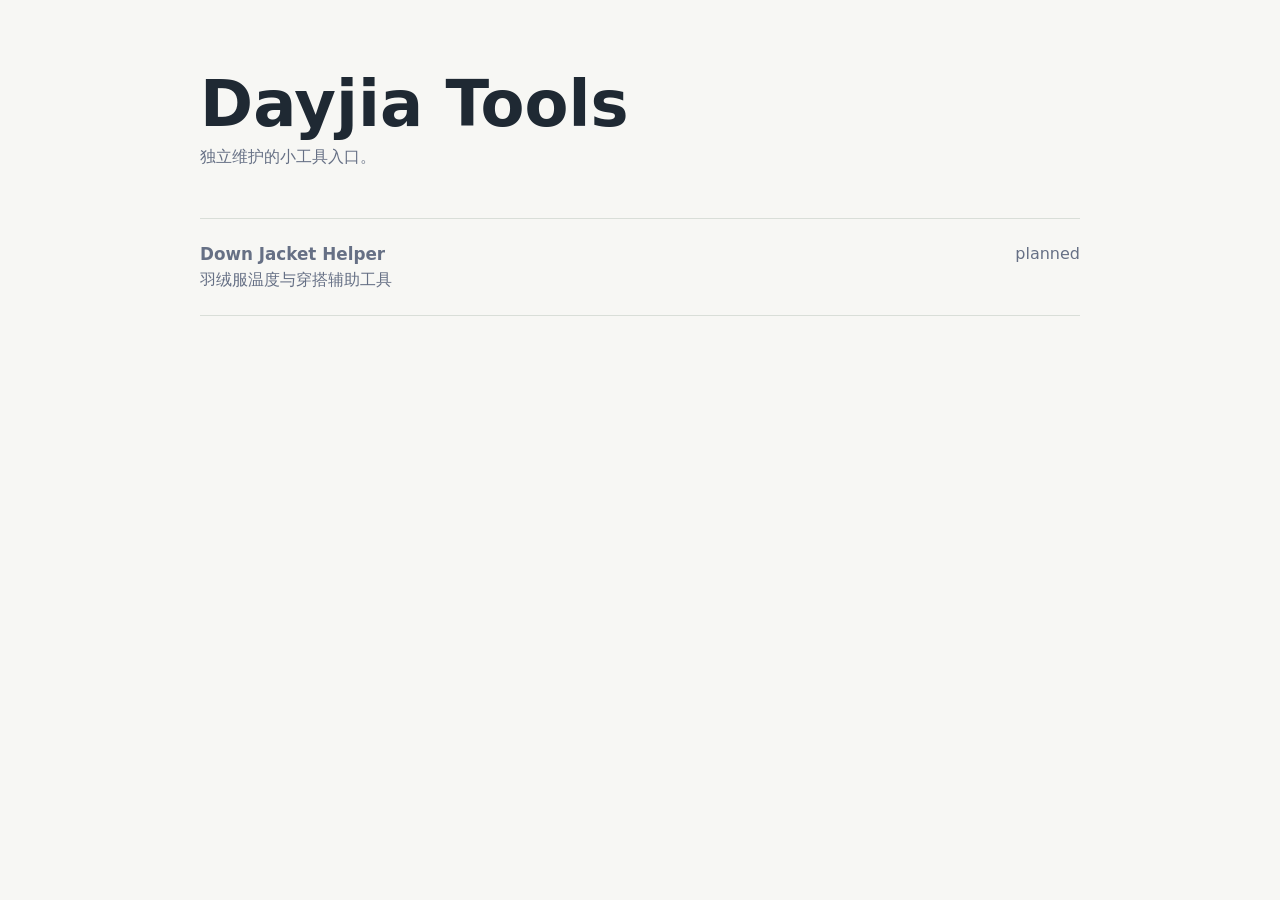
==== index.html @ 0974aaef "Initialize tools hub" ====
<!doctype html>
<html lang="zh-CN">
  <head>
    <meta charset="utf-8">
    <meta name="viewport" content="width=device-width, initial-scale=1">
    <title>Dayjia Tools</title>
    <meta name="description" content="Dayjia 的小工具集合。">
    <link rel="canonical" href="https://tool.dayjia.com/">
    <style>
      :root {
        color-scheme: light dark;
        --bg: #f7f7f4;
        --fg: #1f2933;
        --muted: #667085;
        --line: #d9ded8;
        --link: #0f766e;
      }

      @media (prefers-color-scheme: dark) {
        :root {
          --bg: #101418;
          --fg: #e5e7eb;
          --muted: #a0a7b0;
          --line: #2f3842;
          --link: #5eead4;
        }
      }

      * {
        box-sizing: border-box;
      }

      body {
        margin: 0;
        background: var(--bg);
        color: var(--fg);
        font-family: ui-sans-serif, system-ui, -apple-system, BlinkMacSystemFont, "Segoe UI", sans-serif;
        line-height: 1.6;
      }

      main {
        width: min(880px, calc(100% - 40px));
        margin: 0 auto;
        padding: 72px 0;
      }

      h1 {
        margin: 0 0 8px;
        font-size: clamp(2rem, 5vw, 4rem);
        line-height: 1;
      }

      p {
        margin: 0;
        color: var(--muted);
        font-size: 1rem;
      }

      .tools {
        margin-top: 48px;
        border-top: 1px solid var(--line);
      }

      .tool {
        display: flex;
        justify-content: space-between;
        gap: 24px;
        padding: 22px 0;
        border-bottom: 1px solid var(--line);
        color: inherit;
        text-decoration: none;
      }

      .tool strong {
        display: block;
        font-size: 1.05rem;
      }

      .tool span {
        color: var(--muted);
      }

      .tool:hover strong {
        color: var(--link);
      }

      .status {
        white-space: nowrap;
        color: var(--muted);
      }
    </style>
  </head>
  <body>
    <main>
      <h1>Dayjia Tools</h1>
      <p>独立维护的小工具入口。</p>

      <section class="tools" aria-label="工具列表">
        <a class="tool" href="/down-jacket-helper/">
          <span>
            <strong>Down Jacket Helper</strong>
            <span>羽绒服温度与穿搭辅助工具</span>
          </span>
          <span class="status">planned</span>
        </a>
      </section>
    </main>
  </body>
</html>
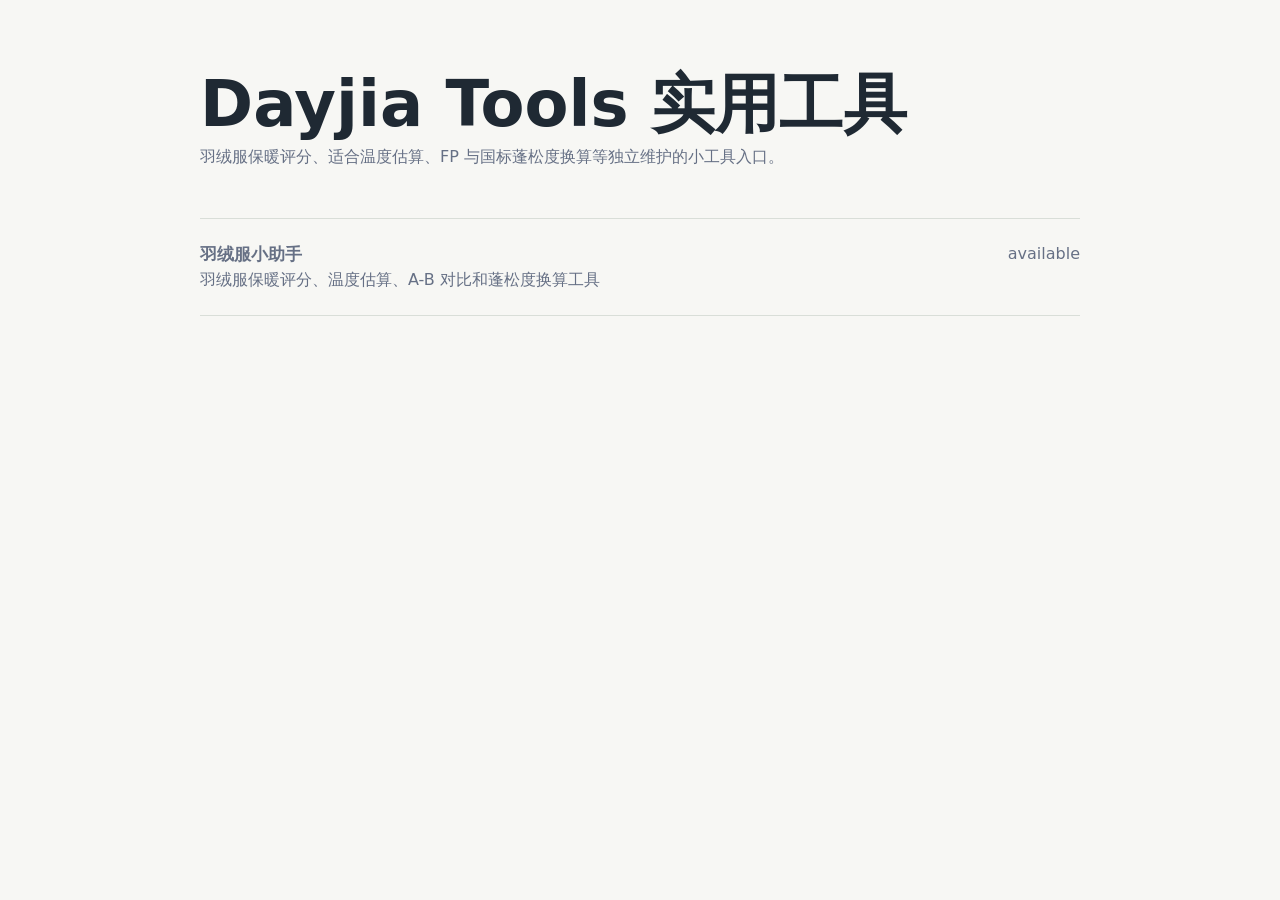
==== commit 5b66e4bc: "Improve SEO crawl metadata" ====
--- a/index.html
+++ b/index.html
@@ -3,8 +3,8 @@
   <head>
     <meta charset="utf-8">
     <meta name="viewport" content="width=device-width, initial-scale=1">
-    <title>Dayjia Tools</title>
-    <meta name="description" content="Dayjia 的小工具集合。">
+    <title>Dayjia Tools - 羽绒服保暖评分与实用工具集合</title>
+    <meta name="description" content="Dayjia Tools 提供羽绒服保暖评分、适合温度估算、A-B 对比和 FP 与国标蓬松度换算等轻量实用工具。">
     <link rel="canonical" href="https://tool.dayjia.com/">
     <style>
       :root {
@@ -92,16 +92,16 @@
   </head>
   <body>
     <main>
-      <h1>Dayjia Tools</h1>
-      <p>独立维护的小工具入口。</p>
+      <h1>Dayjia Tools 实用工具</h1>
+      <p>羽绒服保暖评分、适合温度估算、FP 与国标蓬松度换算等独立维护的小工具入口。</p>
 
       <section class="tools" aria-label="工具列表">
         <a class="tool" href="/down-jacket-helper/">
           <span>
-            <strong>Down Jacket Helper</strong>
-            <span>羽绒服温度与穿搭辅助工具</span>
+            <strong>羽绒服小助手</strong>
+            <span>羽绒服保暖评分、温度估算、A-B 对比和蓬松度换算工具</span>
           </span>
-          <span class="status">planned</span>
+          <span class="status">available</span>
         </a>
       </section>
     </main>
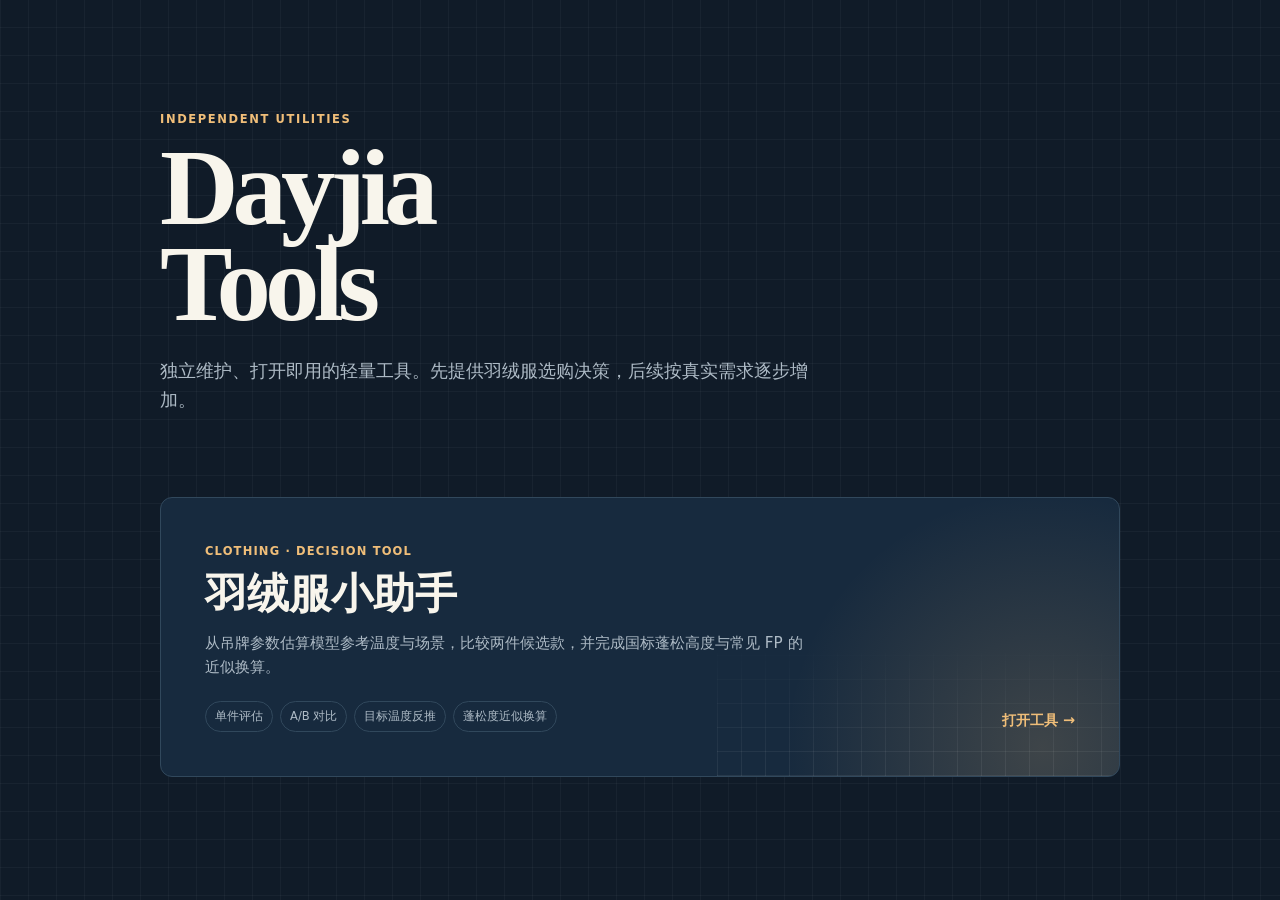
==== commit 34728c94: "feat: refresh tools homepage" ====
--- a/index.html
+++ b/index.html
@@ -3,27 +3,18 @@
   <head>
     <meta charset="utf-8">
     <meta name="viewport" content="width=device-width, initial-scale=1">
-    <title>Dayjia Tools - 羽绒服保暖评分与实用工具集合</title>
-    <meta name="description" content="Dayjia Tools 提供羽绒服保暖评分、适合温度估算、A-B 对比和 FP 与国标蓬松度换算等轻量实用工具。">
+    <title>Dayjia Tools - 羽绒服保暖参数评估与实用工具集合</title>
+    <meta name="description" content="Dayjia Tools 提供羽绒服保暖参数评估、模型参考温度、A/B 对比、目标温度反推，以及国标蓬松高度与常见 FP 的近似换算工具。">
     <link rel="canonical" href="https://tool.dayjia.com/">
     <style>
       :root {
-        color-scheme: light dark;
-        --bg: #f7f7f4;
-        --fg: #1f2933;
-        --muted: #667085;
-        --line: #d9ded8;
-        --link: #0f766e;
-      }
-
-      @media (prefers-color-scheme: dark) {
-        :root {
-          --bg: #101418;
-          --fg: #e5e7eb;
-          --muted: #a0a7b0;
-          --line: #2f3842;
-          --link: #5eead4;
-        }
+        color-scheme: dark;
+        --bg: #101b28;
+        --surface: #172a3e;
+        --fg: #f8f5ec;
+        --muted: #aebbc6;
+        --line: #31485c;
+        --accent: #f0be79;
       }
 
       * {
@@ -31,77 +22,180 @@
       }
 
       body {
+        min-width: 320px;
+        min-height: 100dvh;
         margin: 0;
-        background: var(--bg);
+        background:
+          linear-gradient(90deg, rgba(255, 255, 255, .035) 1px, transparent 1px),
+          linear-gradient(0deg, rgba(255, 255, 255, .035) 1px, transparent 1px),
+          var(--bg);
+        background-size: 28px 28px;
         color: var(--fg);
-        font-family: ui-sans-serif, system-ui, -apple-system, BlinkMacSystemFont, "Segoe UI", sans-serif;
+        font-family: "Avenir Next", "PingFang SC", ui-sans-serif, system-ui, sans-serif;
         line-height: 1.6;
       }
 
       main {
-        width: min(880px, calc(100% - 40px));
+        width: min(960px, calc(100% - 40px));
         margin: 0 auto;
-        padding: 72px 0;
+        padding: clamp(56px, 9vw, 110px) 0;
+      }
+
+      .kicker {
+        margin-bottom: 12px;
+        color: var(--accent);
+        font-size: .72rem;
+        font-weight: 800;
+        letter-spacing: .14em;
+        text-transform: uppercase;
       }
 
       h1 {
-        margin: 0 0 8px;
-        font-size: clamp(2rem, 5vw, 4rem);
-        line-height: 1;
+        max-width: 760px;
+        margin: 0;
+        font-family: "Iowan Old Style", "Songti SC", "Noto Serif CJK SC", serif;
+        font-size: clamp(3.1rem, 9vw, 6.8rem);
+        font-weight: 700;
+        letter-spacing: -.055em;
+        line-height: .88;
+      }
+
+      .lead {
+        max-width: 680px;
+        margin-top: 24px;
+        color: var(--muted);
+        font-size: clamp(1rem, 2vw, 1.15rem);
       }
 
       p {
         margin: 0;
-        color: var(--muted);
-        font-size: 1rem;
       }
 
       .tools {
-        margin-top: 48px;
-        border-top: 1px solid var(--line);
+        margin-top: clamp(48px, 8vw, 82px);
       }
 
       .tool {
-        display: flex;
-        justify-content: space-between;
-        gap: 24px;
-        padding: 22px 0;
-        border-bottom: 1px solid var(--line);
+        position: relative;
+        display: grid;
+        grid-template-columns: minmax(0, 1fr) auto;
+        gap: 28px;
+        align-items: end;
+        min-height: 238px;
+        padding: clamp(24px, 5vw, 44px);
+        overflow: hidden;
+        border: 1px solid var(--line);
+        border-radius: 12px;
+        background:
+          radial-gradient(circle at 92% 90%, rgba(240, 190, 121, .18), transparent 28%),
+          var(--surface);
         color: inherit;
         text-decoration: none;
+        transition: border-color .18s, transform .18s;
+      }
+
+      .tool::after {
+        position: absolute;
+        right: 0;
+        bottom: 0;
+        width: 42%;
+        height: 48%;
+        background:
+          repeating-linear-gradient(90deg, rgba(255,255,255,.07) 0 1px, transparent 1px 24px),
+          repeating-linear-gradient(0deg, rgba(255,255,255,.07) 0 1px, transparent 1px 24px);
+        content: "";
+        mask-image: linear-gradient(to top, #000, transparent);
+        pointer-events: none;
+      }
+
+      .tool-copy, .tool-cta {
+        position: relative;
+        z-index: 1;
+      }
+
+      .tool-category {
+        display: block;
+        margin-bottom: 12px;
+        color: var(--accent);
+        font-size: .72rem;
+        font-weight: 800;
+        letter-spacing: .1em;
+        text-transform: uppercase;
       }
 
       .tool strong {
         display: block;
-        font-size: 1.05rem;
-      }
-
-      .tool span {
+        font-family: "Iowan Old Style", "Songti SC", "Noto Serif CJK SC", serif;
+        font-size: clamp(1.75rem, 4vw, 2.65rem);
+        line-height: 1.05;
+      }
+
+      .tool-description {
+        display: block;
+        max-width: 610px;
+        margin-top: 14px;
         color: var(--muted);
-      }
-
-      .tool:hover strong {
-        color: var(--link);
-      }
-
-      .status {
+        font-size: .95rem;
+      }
+
+      .capabilities {
+        display: flex;
+        flex-wrap: wrap;
+        gap: 7px;
+        margin-top: 22px;
+      }
+
+      .capabilities span {
+        padding: 5px 9px;
+        border: 1px solid var(--line);
+        border-radius: 999px;
+        color: var(--muted);
+        font-size: .72rem;
+      }
+
+      .tool-cta {
+        color: var(--accent);
+        font-size: .9rem;
+        font-weight: 800;
         white-space: nowrap;
-        color: var(--muted);
+      }
+
+      .tool:hover {
+        border-color: var(--accent);
+        transform: translateY(-2px);
+      }
+
+      .tool:focus-visible {
+        outline: 3px solid rgba(240, 190, 121, .62);
+        outline-offset: 4px;
+      }
+
+      @media (max-width: 560px) {
+        main { width: min(100% - 28px, 960px); padding-top: 46px; }
+        .tool { grid-template-columns: 1fr; min-height: 0; }
+        .tool-cta { justify-self: start; }
+      }
+
+      @media (prefers-reduced-motion: reduce) {
+        .tool { transition: none; }
       }
     </style>
   </head>
   <body>
     <main>
-      <h1>Dayjia Tools 实用工具</h1>
-      <p>羽绒服保暖评分、适合温度估算、FP 与国标蓬松度换算等独立维护的小工具入口。</p>
+      <p class="kicker">Independent utilities</p>
+      <h1>Dayjia<br>Tools</h1>
+      <p class="lead">独立维护、打开即用的轻量工具。先提供羽绒服选购决策，后续按真实需求逐步增加。</p>
 
       <section class="tools" aria-label="工具列表">
         <a class="tool" href="/down-jacket-helper/">
-          <span>
+          <span class="tool-copy">
+            <span class="tool-category">Clothing · Decision tool</span>
             <strong>羽绒服小助手</strong>
-            <span>羽绒服保暖评分、温度估算、A-B 对比和蓬松度换算工具</span>
+            <span class="tool-description">从吊牌参数估算模型参考温度与场景，比较两件候选款，并完成国标蓬松高度与常见 FP 的近似换算。</span>
+            <span class="capabilities"><span>单件评估</span><span>A/B 对比</span><span>目标温度反推</span><span>蓬松度近似换算</span></span>
           </span>
-          <span class="status">available</span>
+          <span class="tool-cta">打开工具 →</span>
         </a>
       </section>
     </main>
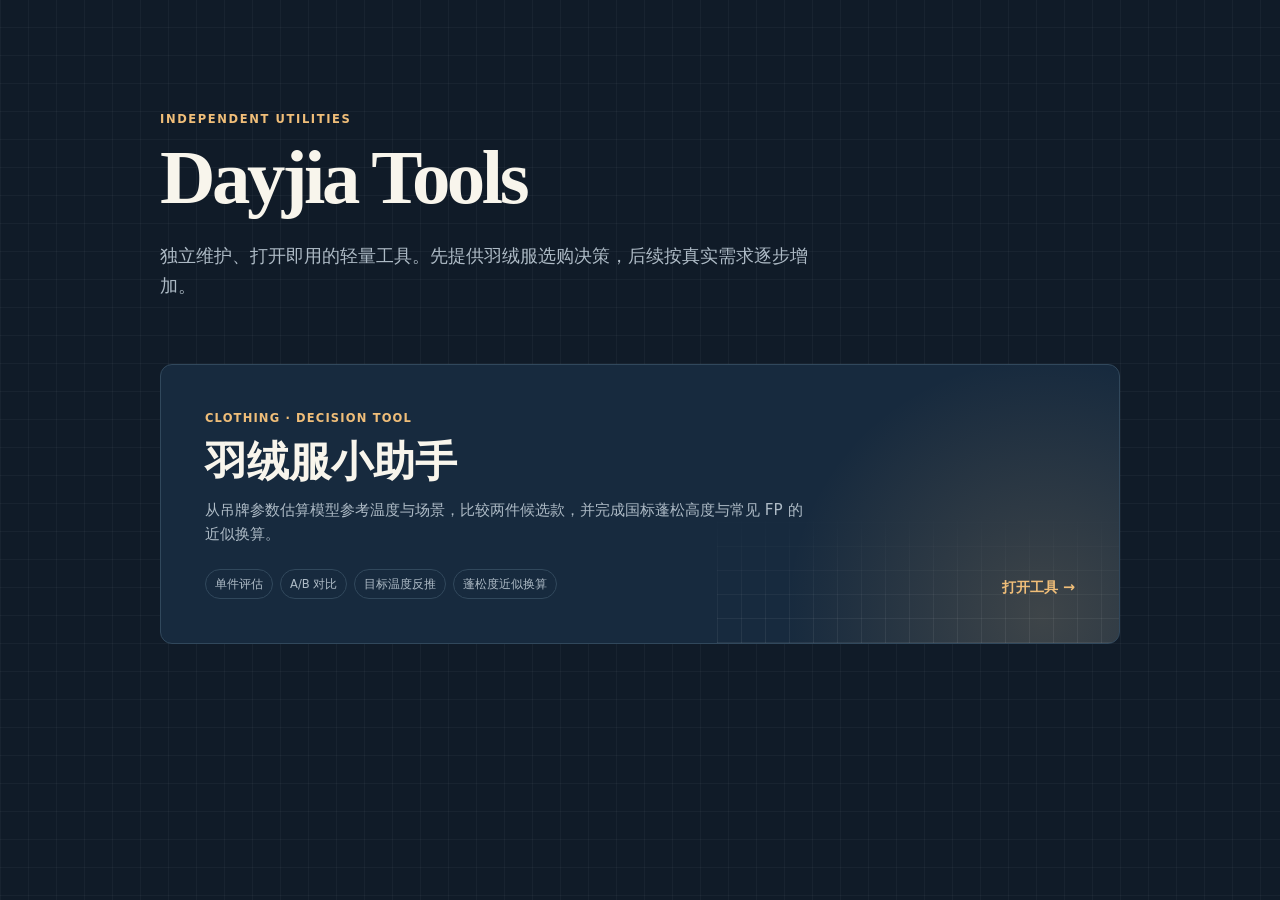
==== commit 631f0a6e: "style: refine homepage header" ====
--- a/index.html
+++ b/index.html
@@ -54,10 +54,14 @@
         max-width: 760px;
         margin: 0;
         font-family: "Iowan Old Style", "Songti SC", "Noto Serif CJK SC", serif;
-        font-size: clamp(3.1rem, 9vw, 6.8rem);
+        font-size: clamp(3.25rem, 6vw, 5.25rem);
         font-weight: 700;
-        letter-spacing: -.055em;
-        line-height: .88;
+        letter-spacing: -.045em;
+        line-height: 1;
+      }
+
+      h1 span {
+        white-space: nowrap;
       }
 
       .lead {
@@ -72,7 +76,7 @@
       }
 
       .tools {
-        margin-top: clamp(48px, 8vw, 82px);
+        margin-top: clamp(42px, 6vw, 64px);
       }
 
       .tool {
@@ -172,6 +176,8 @@
 
       @media (max-width: 560px) {
         main { width: min(100% - 28px, 960px); padding-top: 46px; }
+        h1 span { display: block; }
+        h1 span + span { margin-top: .08em; }
         .tool { grid-template-columns: 1fr; min-height: 0; }
         .tool-cta { justify-self: start; }
       }
@@ -184,7 +190,7 @@
   <body>
     <main>
       <p class="kicker">Independent utilities</p>
-      <h1>Dayjia<br>Tools</h1>
+      <h1><span>Dayjia</span> <span>Tools</span></h1>
       <p class="lead">独立维护、打开即用的轻量工具。先提供羽绒服选购决策，后续按真实需求逐步增加。</p>
 
       <section class="tools" aria-label="工具列表">
